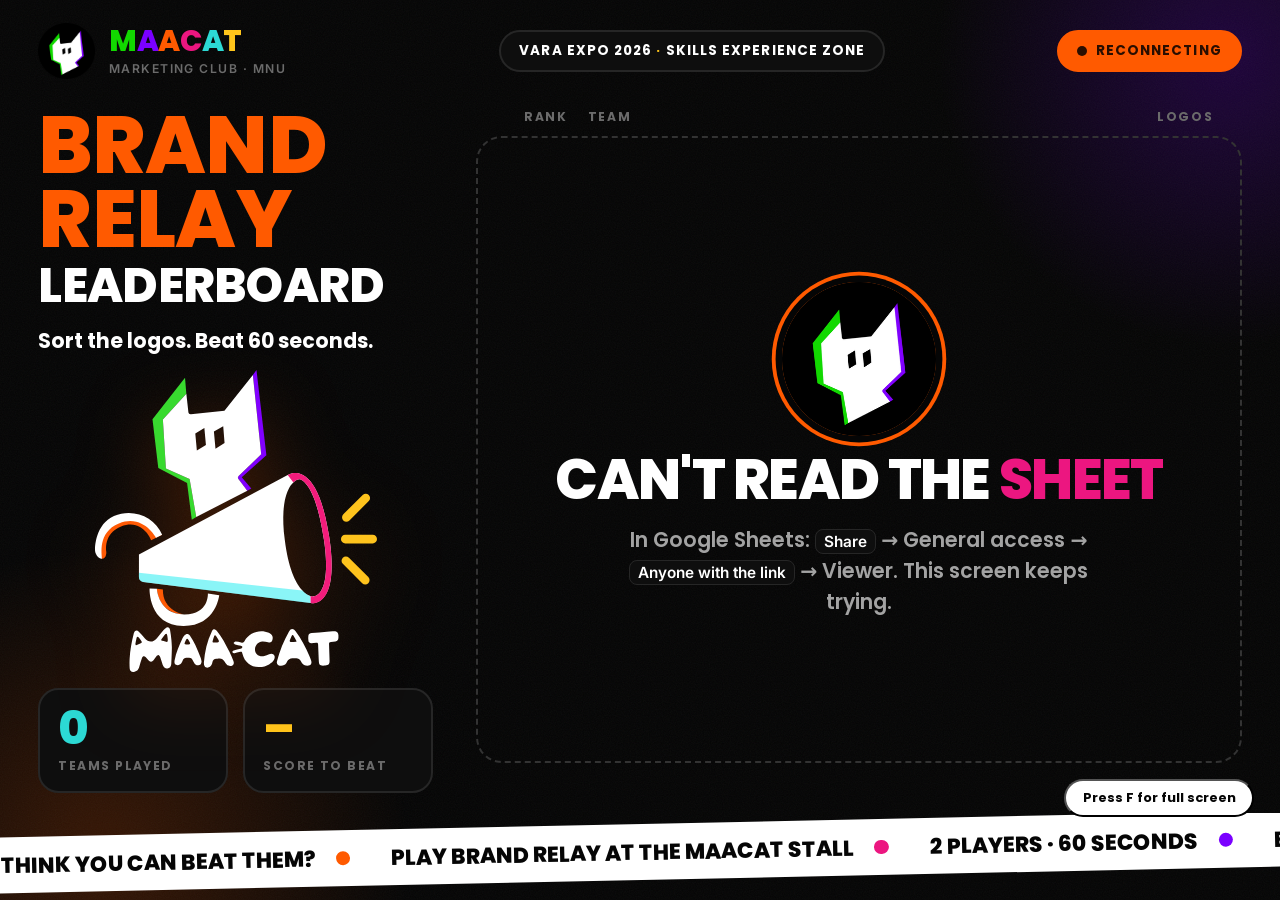
==== leaderboard.html @ b3ff0705 "Add files via upload" ====
<!DOCTYPE html>
<html lang="en">
<head>
<meta charset="UTF-8">
<meta name="viewport" content="width=device-width, initial-scale=1, viewport-fit=cover">
<meta name="theme-color" content="#050505">
<meta name="robots" content="noindex">
<title>Brand Relay Leaderboard — MAACAT</title>
<link rel="icon" href="assets/branding/maacat-icon.png">
<link rel="preconnect" href="https://fonts.googleapis.com">
<link rel="preconnect" href="https://fonts.gstatic.com" crossorigin>
<link href="https://fonts.googleapis.com/css2?family=Inter:wght@500;600;700&family=Poppins:wght@600;700;800&display=swap" rel="stylesheet">
<style>
:root{
  --black:#050505; --off:#0e0e0e; --card:#121212; --white:#fff; --grey:#a3a3a3; --grey-dim:#6b6b6b; --line:#262626;
  --green:#12D900; --turq:#2CD9D4; --purple:#7A00FF; --yellow:#FFC51B; --pink:#EC1680; --orange:#FF5A00;
  --gold-1:#FFF1A8; --gold-2:#FFC51B; --gold-3:#C98400;
  --silver-1:#FFFFFF; --silver-2:#D5DBE3; --silver-3:#8A94A3;
  --display:'Poppins','Arial Black',system-ui,sans-serif;
  --body:'Inter',system-ui,sans-serif;
  --u:min(1vw, 1.78vh);          /* one unit that scales with any 16:9 screen */
  --ease:cubic-bezier(.2,.85,.3,1);
}
*,*::before,*::after{box-sizing:border-box;}
html,body{margin:0; height:100%;}
body{
  background:var(--black); color:var(--white); font-family:var(--body); -webkit-font-smoothing:antialiased;
  display:grid; grid-template-rows:auto 1fr auto; overflow:hidden; position:relative;
}
body.idle{cursor:none;}
body::before{ /* colour glows */
  content:""; position:fixed; inset:0; pointer-events:none; z-index:0;
  background:
    radial-gradient(40vmax 40vmax at 8% 95%, rgba(255,90,0,.20), transparent 60%),
    radial-gradient(38vmax 38vmax at 96% 6%, rgba(122,0,255,.22), transparent 60%);
}
body::after{ /* grain */
  content:""; position:fixed; inset:0; pointer-events:none; z-index:1; opacity:.05;
  background-image:url("data:image/svg+xml,%3Csvg xmlns='http://www.w3.org/2000/svg' width='120' height='120'%3E%3Cfilter id='n'%3E%3CfeTurbulence type='fractalNoise' baseFrequency='.85' numOctaves='3'/%3E%3C/filter%3E%3Crect width='120' height='120' filter='url(%23n)'/%3E%3C/svg%3E");
}
header, main, footer{position:relative; z-index:2;}
img{display:block; max-width:100%;}
h1,h2,h3{margin:0; font-family:var(--display); font-weight:800; letter-spacing:-.03em; line-height:.92;}
p{margin:0;}

/* ---------- header ---------- */
header{display:flex; align-items:center; justify-content:space-between; gap:calc(var(--u)*2); padding:calc(var(--u)*1.8) calc(var(--u)*3) calc(var(--u)*1);}
.brand{display:flex; align-items:center; gap:calc(var(--u)*1.1);}
.brand img{width:calc(var(--u)*4.4); height:calc(var(--u)*4.4);}
.brand-txt{font-family:var(--display); font-weight:800; font-size:calc(var(--u)*2.3); letter-spacing:-.01em; line-height:1;}
.brand-txt span:nth-child(1){color:var(--green);} .brand-txt span:nth-child(2){color:var(--purple);} .brand-txt span:nth-child(3){color:var(--orange);}
.brand-txt span:nth-child(4){color:var(--pink);} .brand-txt span:nth-child(5){color:var(--turq);} .brand-txt span:nth-child(6){color:var(--yellow);}
.brand small{display:block; font-family:var(--body); font-weight:600; font-size:calc(var(--u)*.95); letter-spacing:.12em; color:var(--grey-dim); text-transform:uppercase; margin-top:calc(var(--u)*.4);}
.head-right{display:flex; align-items:center; gap:calc(var(--u)*1.2);}
.chip{
  border:2px solid var(--line); background:var(--off); border-radius:100px; padding:calc(var(--u)*.7) calc(var(--u)*1.4);
  font-family:var(--display); font-weight:700; font-size:calc(var(--u)*1.05); letter-spacing:.08em; text-transform:uppercase; white-space:nowrap;
}
.chip em{font-style:normal; color:var(--yellow);}
.live{display:inline-flex; align-items:center; gap:calc(var(--u)*.7); background:var(--green); color:#03210a; border-color:var(--green);}
.live b{width:calc(var(--u)*.8); height:calc(var(--u)*.8); border-radius:50%; background:#03210a; animation:pulse 1.4s infinite;}
.live.off{background:var(--orange); border-color:var(--orange); color:#2a0e00;}
.live.off b{background:#2a0e00;}
.updated{font-size:calc(var(--u)*1); color:var(--grey-dim); font-weight:600; white-space:nowrap; min-width:calc(var(--u)*11); text-align:right;}
@keyframes pulse{0%,100%{opacity:1; transform:scale(1);}50%{opacity:.35; transform:scale(.7);}}

/* ---------- main ---------- */
main{display:grid; grid-template-columns:34fr 66fr; gap:calc(var(--u)*3.4); padding:calc(var(--u)*1.2) calc(var(--u)*3) calc(var(--u)*1.6); min-height:0;}

.side{display:flex; flex-direction:column; min-height:0;}
.title .t1{display:block; font-size:calc(var(--u)*6.3); color:var(--orange); text-transform:uppercase;}
.title .t2{display:block; font-size:calc(var(--u)*3.75); color:var(--white); text-transform:uppercase; margin-top:calc(var(--u)*.6);}
.tagline{margin-top:calc(var(--u)*1.6); font-family:var(--display); font-weight:600; font-size:calc(var(--u)*1.6); color:var(--grey); line-height:1.3;}
.tagline strong{color:var(--white);}
.mascot{flex:1; min-height:0; display:flex; align-items:center; justify-content:center; padding:calc(var(--u)*1.2) 0;}
.mascot img{height:100%; max-height:calc(var(--u)*26); width:auto; animation:float 7s ease-in-out infinite; filter:drop-shadow(0 calc(var(--u)*2) calc(var(--u)*3) rgba(255,90,0,.25));}
@keyframes float{0%,100%{transform:translateY(0) rotate(-2deg);}50%{transform:translateY(calc(var(--u)*-1.2)) rotate(2deg);}}
.stats{display:grid; grid-template-columns:1fr 1fr; gap:calc(var(--u)*1.2);}
.stat{border:2px solid var(--line); background:var(--off); border-radius:calc(var(--u)*1.6); padding:calc(var(--u)*1.2) calc(var(--u)*1.4);}
.stat b{display:block; font-family:var(--display); font-weight:800; font-size:calc(var(--u)*3.6); line-height:1; font-variant-numeric:tabular-nums;}
.stat:nth-child(1) b{color:var(--turq);} .stat:nth-child(2) b{color:var(--yellow);}
.stat i{display:block; font-style:normal; font-family:var(--display); font-weight:700; font-size:calc(var(--u)*.95); letter-spacing:.12em; color:var(--grey-dim); text-transform:uppercase; margin-top:calc(var(--u)*.5);}

/* ---------- board ---------- */
.board{display:flex; flex-direction:column; min-height:0;}
.board-head{display:grid; grid-template-columns:calc(var(--u)*6.5) 1fr auto; padding:0 calc(var(--u)*2.2) calc(var(--u)*.8); font-family:var(--display); font-weight:700; font-size:calc(var(--u)*.95); letter-spacing:.14em; color:var(--grey-dim); text-transform:uppercase;}
.rows{flex:1; min-height:0; display:flex; flex-direction:column; gap:calc(var(--u)*.9); position:relative;}
.row{
  --c:var(--orange);
  flex:1 1 0; min-height:0; max-height:calc(var(--u)*7.4);
  display:grid; grid-template-columns:calc(var(--u)*6.5) 1fr auto; align-items:center;
  background:var(--card); border:2px solid var(--line); border-radius:calc(var(--u)*1.6);
  padding:0 calc(var(--u)*2.2) 0 0; position:relative; overflow:hidden;
}
.row::before{content:""; position:absolute; left:0; top:0; bottom:0; width:calc(var(--u)*.55); background:var(--c);}
.rank{font-family:var(--display); font-weight:800; font-size:calc(var(--u)*3); text-align:center; color:var(--grey); font-variant-numeric:tabular-nums; line-height:1;}
.who{display:flex; align-items:center; gap:calc(var(--u)*1.2); min-width:0;}
.nm{font-family:var(--display); font-weight:800; font-size:calc(var(--u)*2.5); text-transform:uppercase; letter-spacing:-.015em; white-space:nowrap; overflow:hidden; text-overflow:ellipsis; line-height:1.15;}
.score{display:flex; align-items:baseline; gap:calc(var(--u)*.6); font-variant-numeric:tabular-nums;}
.score b{font-family:var(--display); font-weight:800; font-size:calc(var(--u)*3.4); line-height:1; color:var(--white);}
.score i{font-style:normal; font-family:var(--display); font-weight:700; font-size:calc(var(--u)*.95); letter-spacing:.12em; color:var(--grey-dim); text-transform:uppercase;}
.crown{width:calc(var(--u)*4.2); height:calc(var(--u)*3.4); flex:0 0 auto; animation:bob 2.6s ease-in-out infinite; filter:drop-shadow(0 calc(var(--u)*.3) calc(var(--u)*.6) rgba(0,0,0,.6));}
@keyframes bob{0%,100%{transform:translateY(0) rotate(-6deg);}50%{transform:translateY(calc(var(--u)*-.35)) rotate(4deg);}}

/* gold — 1st */
.row.gold{
  flex-grow:1.45; max-height:calc(var(--u)*10.5);
  background:linear-gradient(100deg, rgba(255,197,27,.20), rgba(255,197,27,.05) 55%, var(--card));
  border-color:var(--gold-2); box-shadow:0 0 calc(var(--u)*3) calc(var(--u)*-.6) rgba(255,197,27,.55), inset 0 0 0 1px rgba(255,241,168,.25);
}
.row.gold::before{background:linear-gradient(var(--gold-1),var(--gold-2),var(--gold-3)); width:calc(var(--u)*.8);}
.row.gold .rank{color:var(--gold-2); font-size:calc(var(--u)*4.4);}
.row.gold .nm{font-size:calc(var(--u)*3.4); color:var(--gold-1);}
.row.gold .score b{font-size:calc(var(--u)*5); color:var(--gold-2);}
.row.gold .crown{width:calc(var(--u)*5.6); height:calc(var(--u)*4.5);}
.row.gold::after{ /* shine sweep */
  content:""; position:absolute; top:0; bottom:0; width:30%; left:-40%;
  background:linear-gradient(100deg, transparent, rgba(255,241,168,.28), transparent);
  animation:shine 4.5s ease-in-out infinite;
}
@keyframes shine{0%,55%{left:-40%;} 100%{left:120%;}}
/* silver — 2nd */
.row.silver{
  flex-grow:1.2; max-height:calc(var(--u)*8.6);
  background:linear-gradient(100deg, rgba(213,219,227,.16), rgba(213,219,227,.04) 55%, var(--card));
  border-color:var(--silver-2); box-shadow:0 0 calc(var(--u)*2) calc(var(--u)*-.6) rgba(213,219,227,.35);
}
.row.silver::before{background:linear-gradient(var(--silver-1),var(--silver-2),var(--silver-3)); width:calc(var(--u)*.7);}
.row.silver .rank{color:var(--silver-2); font-size:calc(var(--u)*3.7);}
.row.silver .nm{font-size:calc(var(--u)*2.9); color:var(--white);}
.row.silver .score b{font-size:calc(var(--u)*4.2); color:var(--silver-1);}
.row.r3{--c:var(--pink);} .row.r4{--c:var(--purple);} .row.r5{--c:var(--turq);} .row.r6{--c:var(--green);}

.row.bump{animation:bump 1.4s var(--ease);}
@keyframes bump{0%{box-shadow:0 0 0 0 rgba(255,90,0,.0);} 15%{box-shadow:0 0 0 calc(var(--u)*.5) rgba(255,90,0,.85); transform:scale(1.02);} 100%{box-shadow:0 0 0 0 rgba(255,90,0,0);}}
.row.gold.bump{animation:bumpGold 1.4s var(--ease);}
@keyframes bumpGold{15%{transform:scale(1.025); box-shadow:0 0 calc(var(--u)*5) 0 rgba(255,197,27,.9);}}

.more{margin-top:calc(var(--u)*.9); text-align:center; font-family:var(--display); font-weight:700; font-size:calc(var(--u)*1.05); letter-spacing:.1em; color:var(--grey-dim); text-transform:uppercase; min-height:calc(var(--u)*1.4);}

.empty{
  flex:1; display:flex; flex-direction:column; align-items:center; justify-content:center; gap:calc(var(--u)*1.4); text-align:center;
  border:2px dashed #333; border-radius:calc(var(--u)*2); padding:calc(var(--u)*3);
}
.empty img{width:calc(var(--u)*12); height:calc(var(--u)*12); border-radius:50%; box-shadow:0 0 0 calc(var(--u)*.5) var(--black), 0 0 0 calc(var(--u)*.8) var(--orange); animation:float 6s ease-in-out infinite;}
.empty h2{font-size:calc(var(--u)*4.4); text-transform:uppercase;}
.empty h2 em{font-style:normal; color:var(--orange);}
.empty p{font-family:var(--display); font-weight:600; font-size:calc(var(--u)*1.6); color:var(--grey); max-width:36ch;}
.empty.err h2 em{color:var(--pink);}
.empty.err code{font-family:var(--body); font-size:calc(var(--u)*1.2); color:var(--white); background:var(--off); border:1px solid var(--line); border-radius:8px; padding:2px 8px;}

/* ---------- footer marquee ---------- */
footer{overflow:hidden; padding:calc(var(--u)*.8) 0 calc(var(--u)*1.6);}
.marq{background:var(--white); color:var(--black); transform:rotate(-1.2deg); margin:0 -20px; padding:calc(var(--u)*.9) 0; overflow:hidden;}
.marq-in{display:flex; width:max-content; animation:slide 34s linear infinite;}
.marq span{font-family:var(--display); font-weight:800; font-size:calc(var(--u)*1.7); text-transform:uppercase; padding-inline:calc(var(--u)*1.6); white-space:nowrap; display:inline-flex; align-items:center; gap:calc(var(--u)*1.6);}
.marq span::after{content:""; width:calc(var(--u)*1.1); height:calc(var(--u)*1.1); border-radius:50%; background:var(--orange);}
.marq span:nth-child(3n+2)::after{background:var(--pink);} .marq span:nth-child(3n)::after{background:var(--purple);}
@keyframes slide{to{transform:translateX(-50%);}}

/* ---------- new leader celebration ---------- */
.pop{position:fixed; inset:0; z-index:20; display:none; align-items:center; justify-content:center; background:rgba(0,0,0,.78); backdrop-filter:blur(6px);}
.pop.show{display:flex; animation:fade .3s ease;}
@keyframes fade{from{opacity:0;}}
.pop-card{text-align:center; animation:popIn .6s var(--ease);}
@keyframes popIn{from{transform:scale(.6) rotate(-4deg); opacity:0;}}
.pop-card .crown{width:calc(var(--u)*16); height:calc(var(--u)*13); margin:0 auto calc(var(--u)*1); animation:bob 2s ease-in-out infinite;}
.pop-card p{font-family:var(--display); font-weight:800; font-size:calc(var(--u)*2.4); letter-spacing:.2em; color:var(--gold-2); text-transform:uppercase;}
.pop-card h2{font-size:calc(var(--u)*8); text-transform:uppercase; margin:calc(var(--u)*1) 0; color:var(--white); max-width:90vw; overflow-wrap:anywhere;}
.pop-card .pts{font-family:var(--display); font-weight:800; font-size:calc(var(--u)*3); color:var(--orange); letter-spacing:0;}
#confetti{position:fixed; inset:0; width:100%; height:100%; pointer-events:none; z-index:21;}

.hint{position:fixed; right:calc(var(--u)*2); bottom:calc(var(--u)*6.5); z-index:30; background:var(--white); color:var(--black); border-radius:100px; padding:calc(var(--u)*.6) calc(var(--u)*1.3); font-family:var(--display); font-weight:700; font-size:calc(var(--u)*1); transition:opacity .5s; cursor:pointer;}
.hint.gone{opacity:0; pointer-events:none;}

/* ---------- portrait / phone preview ---------- */
@media (max-aspect-ratio: 1/1){
  :root{--u:min(2.2vw, 1.2vh);}
  body{overflow:auto; height:auto; min-height:100%;}
  main{grid-template-columns:1fr; gap:calc(var(--u)*3);}
  .mascot{display:none;}
  .stats{margin-top:calc(var(--u)*2);}
  .rows{flex:none;}
  .row{flex:none; height:calc(var(--u)*7.4);}
  .row.gold{height:calc(var(--u)*10);} .row.silver{height:calc(var(--u)*8.6);}
  .updated{display:none;}
  .chip.event{display:none;}
  .hint{display:none;}
  .score i{display:none;}
  .nm{font-size:calc(var(--u)*2.3);}
  .row.gold .nm{font-size:calc(var(--u)*2.7);} .row.silver .nm{font-size:calc(var(--u)*2.5);}
  .row.gold .crown{width:calc(var(--u)*4.4); height:calc(var(--u)*3.6);} .crown{width:calc(var(--u)*3.6); height:calc(var(--u)*2.9);}
  .row.gold .score b{font-size:calc(var(--u)*4.2);}
  .row{grid-template-columns:calc(var(--u)*5.5) 1fr auto;}
}
@media (prefers-reduced-motion:reduce){ *,*::before,*::after{animation:none !important; transition:none !important;} }
</style>
</head>
<body>

<header>
  <div class="brand">
    <img src="assets/branding/maacat-icon.png" alt="" width="44" height="44">
    <div>
      <div class="brand-txt" aria-label="MAACAT"><span>M</span><span>A</span><span>A</span><span>C</span><span>A</span><span>T</span></div>
      <small>Marketing club · MNU</small>
    </div>
  </div>
  <div class="head-right">
    <span class="chip event">VARA Expo 2026 <em>·</em> Skills Experience Zone</span>
    <span class="updated" id="updated"></span>
    <span class="chip live" id="live"><b></b><span id="live-txt">LIVE</span></span>
  </div>
</header>

<main>
  <section class="side">
    <h1 class="title"><span class="t1">Brand Relay</span><span class="t2">Leaderboard</span></h1>
    <p class="tagline"><strong>Sort the logos. Beat 60 seconds.</strong></p>
    <div class="mascot"><img src="assets/branding/maacat-logo.svg" alt="MAACAT" width="240" height="257"></div>
    <div class="stats">
      <div class="stat"><b id="teams">0</b><i>Teams played</i></div>
      <div class="stat"><b id="top">–</b><i>Score to beat</i></div>
    </div>
  </section>

  <section class="board" aria-live="polite">
    <div class="board-head"><span style="text-align:center">Rank</span><span>Team</span><span>Logos</span></div>
    <div class="rows" id="rows"></div>
    <p class="more" id="more"></p>
  </section>
</main>

<footer aria-hidden="true">
  <div class="marq"><div class="marq-in">
    <span>Think you can beat them?</span><span>Play Brand Relay at the MAACAT stall</span><span>2 players · 60 seconds</span><span>Enter the lucky draw at maacat.com</span><span>Create. Reach. Grow.</span>
    <span>Think you can beat them?</span><span>Play Brand Relay at the MAACAT stall</span><span>2 players · 60 seconds</span><span>Enter the lucky draw at maacat.com</span><span>Create. Reach. Grow.</span>
  </div></div>
</footer>

<div class="pop" id="pop" aria-hidden="true">
  <div class="pop-card">
    <svg class="crown" viewBox="0 0 64 52"><use href="#crown-gold"/></svg>
    <p>New #1</p>
    <h2 id="pop-name"></h2>
    <span class="pts" id="pop-pts"></span>
  </div>
</div>
<canvas id="confetti" aria-hidden="true"></canvas>
<button class="hint" id="hint" type="button">Press F for full screen</button>

<!-- crown artwork -->
<svg width="0" height="0" style="position:absolute" aria-hidden="true">
  <defs>
    <linearGradient id="g-gold" x1="0" y1="0" x2="0" y2="1"><stop offset="0" stop-color="#FFF1A8"/><stop offset=".45" stop-color="#FFC51B"/><stop offset="1" stop-color="#C98400"/></linearGradient>
    <linearGradient id="g-silver" x1="0" y1="0" x2="0" y2="1"><stop offset="0" stop-color="#FFFFFF"/><stop offset=".5" stop-color="#D5DBE3"/><stop offset="1" stop-color="#8A94A3"/></linearGradient>
    <symbol id="crown-gold" viewBox="0 0 64 52">
      <path d="M6 18 L18 30 L32 8 L46 30 L58 18 L54 42 H10 Z" fill="url(#g-gold)" stroke="#5a3b00" stroke-width="2.5" stroke-linejoin="round"/>
      <rect x="9" y="41" width="46" height="8" rx="3" fill="url(#g-gold)" stroke="#5a3b00" stroke-width="2.5"/>
      <circle cx="6" cy="16" r="4" fill="#FFF1A8" stroke="#5a3b00" stroke-width="2"/><circle cx="32" cy="6" r="4.5" fill="#FFF1A8" stroke="#5a3b00" stroke-width="2"/><circle cx="58" cy="16" r="4" fill="#FFF1A8" stroke="#5a3b00" stroke-width="2"/>
      <circle cx="32" cy="32" r="4" fill="#EC1680" stroke="#5a3b00" stroke-width="1.5"/><circle cx="19" cy="36" r="2.6" fill="#2CD9D4"/><circle cx="45" cy="36" r="2.6" fill="#12D900"/>
      <path d="M14 22 L18 30" stroke="#FFF8D6" stroke-width="2" stroke-linecap="round" opacity=".8"/>
    </symbol>
    <symbol id="crown-silver" viewBox="0 0 64 52">
      <path d="M6 18 L18 30 L32 8 L46 30 L58 18 L54 42 H10 Z" fill="url(#g-silver)" stroke="#3b424d" stroke-width="2.5" stroke-linejoin="round"/>
      <rect x="9" y="41" width="46" height="8" rx="3" fill="url(#g-silver)" stroke="#3b424d" stroke-width="2.5"/>
      <circle cx="6" cy="16" r="4" fill="#fff" stroke="#3b424d" stroke-width="2"/><circle cx="32" cy="6" r="4.5" fill="#fff" stroke="#3b424d" stroke-width="2"/><circle cx="58" cy="16" r="4" fill="#fff" stroke="#3b424d" stroke-width="2"/>
      <circle cx="32" cy="32" r="4" fill="#7A00FF" stroke="#3b424d" stroke-width="1.5"/><circle cx="19" cy="36" r="2.6" fill="#2CD9D4"/><circle cx="45" cy="36" r="2.6" fill="#EC1680"/>
      <path d="M14 22 L18 30" stroke="#fff" stroke-width="2" stroke-linecap="round" opacity=".8"/>
    </symbol>
  </defs>
</svg>

<script>
/* ============================================================
   SETTINGS
   ============================================================ */
// The Google Sheet the scores come from. It must be shared as
// "Anyone with the link → Viewer". Override with ?sheet=ID in the URL.
const SHEET_ID = '119wd7XfRbTOIFDh7VygetV92V-2DDXfJ1wfOkXymd2E';
const REFRESH_SECONDS = 5;      // how often the screen checks the sheet
const SHOW_TOP = 8;             // rows on screen

/* ============================================================ */
const params = new URLSearchParams(location.search);
const sheetId = params.get('sheet') || SHEET_ID;
const DEMO = params.has('demo');
const $ = s => document.querySelector(s);
const rowsEl = $('#rows');
const reduceMotion = matchMedia('(prefers-reduced-motion: reduce)').matches;
const esc = s => String(s).replace(/[&<>"']/g, c => ({'&':'&amp;','<':'&lt;','>':'&gt;','"':'&quot;',"'":'&#39;'}[c]));
const crown = kind => `<svg class="crown" viewBox="0 0 64 52" aria-label="${kind} crown"><use href="#crown-${kind}"/></svg>`;

/* ---------- demo data: add ?demo to the URL to preview ---------- */
let demoTick = 0;
function demoTable(){
  demoTick++;
  const base = [['Team','Score'],['Aisha & Hamdhan','14'],['Team Kurumba','12'],['Zain & Lamha','11'],['Blue Whales','11'],['Nashid & Ifu','9'],['MNU Squad','8'],['Hulhumalé Crew','7'],['Logo Lords','6'],['Fast & Curious','5'],['Late Night Duo','4']];
  if (demoTick > 2) base.push(['Team Kurumba', '15']);   // a team improves and takes #1
  if (demoTick > 4) base.push(['Rizzy & Co', '13']);     // a new team jumps in
  return base;
}

/* ---------- CSV ---------- */
function parseCSV(text){
  const rows = []; let row = [], cell = '', q = false;
  for (let i = 0; i < text.length; i++) {
    const ch = text[i];
    if (q) {
      if (ch === '"' && text[i + 1] === '"') { cell += '"'; i++; }
      else if (ch === '"') q = false;
      else cell += ch;
    } else if (ch === '"') q = true;
    else if (ch === ',') { row.push(cell); cell = ''; }
    else if (ch === '\n' || ch === '\r') {
      if (ch === '\r' && text[i + 1] === '\n') i++;
      row.push(cell); rows.push(row); row = []; cell = '';
    } else cell += ch;
  }
  if (cell !== '' || row.length) { row.push(cell); rows.push(row); }
  return rows;
}

/* ---------- turn sheet rows into a ranked board ---------- */
function buildBoard(table){
  if (!table.length) return [];
  const head = table[0].map(h => h.trim().toLowerCase());
  let ni = head.findIndex(h => /team|name|player/.test(h)); if (ni < 0) ni = 0;
  let si = head.findIndex(h => /score|point|logo|correct/.test(h)); if (si < 0) si = 1;
  const best = new Map();
  table.slice(1).forEach((r, order) => {
    const name = (r[ni] || '').trim().replace(/\s+/g, ' ');
    const score = parseFloat(String(r[si] || '').replace(/[^\d.\-]/g, ''));
    if (!name || !isFinite(score)) return;
    const key = name.toLowerCase();
    const prev = best.get(key);
    if (!prev || score > prev.score) best.set(key, { key, name, score, order });   // best attempt counts
  });
  const list = [...best.values()].sort((a, b) => b.score - a.score || a.order - b.order);
  let rank = 0, last = null;
  list.forEach((t, i) => { if (t.score !== last) { rank = i + 1; last = t.score; } t.rank = rank; });
  return list;
}

/* ---------- fetch ---------- */
async function fetchSheet(){
  if (DEMO) return demoTable();
  const url = `https://docs.google.com/spreadsheets/d/${encodeURIComponent(sheetId)}/gviz/tq?tqx=out:csv&headers=1&_=${Date.now()}`;
  const ctrl = new AbortController(); const t = setTimeout(() => ctrl.abort(), 10000);
  try {
    const r = await fetch(url, { cache: 'no-store', signal: ctrl.signal });
    if (!r.ok) throw new Error('HTTP ' + r.status);
    const text = await r.text();
    if (/^\s*</.test(text)) throw new Error('not shared');        // Google sent a sign-in page
    return parseCSV(text);
  } finally { clearTimeout(t); }
}

/* ---------- render with smooth re-ordering ---------- */
let board = [], leaderKey = null, loadedOnce = false, lastOk = 0;

function render(list){
  $('#teams').textContent = list.length;
  $('#top').textContent = list.length ? fmt(list[0].score) : '–';
  const shown = list.slice(0, SHOW_TOP);
  $('#more').textContent = list.length > SHOW_TOP ? `+ ${list.length - SHOW_TOP} more team${list.length - SHOW_TOP > 1 ? 's' : ''} played` : '';

  if (!shown.length) {
    rowsEl.innerHTML = `<div class="empty"><img src="assets/branding/maacat-icon.png" alt=""><h2>No scores <em>yet</em></h2><p>Be the first team on the board. Play Brand Relay at the MAACAT stall!</p></div>`;
    return;
  }
  rowsEl.querySelector('.empty')?.remove();

  const before = new Map([...rowsEl.querySelectorAll('.row')].map(el => [el.dataset.key, el.getBoundingClientRect().top]));
  const existing = new Map([...rowsEl.querySelectorAll('.row')].map(el => [el.dataset.key, el]));
  const order = shown.map((t, i) => {
    let el = existing.get(t.key);
    const isNew = !el;
    if (isNew) { el = document.createElement('div'); el.dataset.key = t.key; }
    existing.delete(t.key);
    const tier = t.rank === 1 ? 'gold' : t.rank === 2 ? 'silver' : '';
    el.className = `row r${Math.min(i + 1, 6)} ${tier}`.trim();
    const changed = el.dataset.score !== undefined && el.dataset.score !== String(t.score);
    el.dataset.score = String(t.score);
    el.innerHTML = `
      <div class="rank">${t.rank}</div>
      <div class="who">${tier ? crown(tier) : ''}<span class="nm">${esc(t.name)}</span></div>
      <div class="score"><b>${fmt(t.score)}</b><i>logos</i></div>`;
    if (changed && !reduceMotion) { el.classList.remove('bump'); void el.offsetWidth; el.classList.add('bump'); }
    return { el, isNew };
  });
  existing.forEach(el => el.remove());
  order.forEach(({ el }) => rowsEl.appendChild(el));

  if (reduceMotion) return;
  order.forEach(({ el, isNew }, i) => {
    const prev = before.get(el.dataset.key), now = el.getBoundingClientRect().top;
    if (isNew) el.animate([{ opacity: 0, transform: 'translateX(6%)' }, { opacity: 1, transform: 'none' }], { duration: 550, delay: loadedOnce ? 0 : i * 70, easing: 'cubic-bezier(.2,.85,.3,1)', fill: 'backwards' });
    else if (prev !== undefined && Math.abs(prev - now) > 1) el.animate([{ transform: `translateY(${prev - now}px)` }, { transform: 'none' }], { duration: 750, easing: 'cubic-bezier(.2,.85,.3,1)' });
  });
}
const fmt = n => Number.isInteger(n) ? String(n) : n.toFixed(1);

/* ---------- new #1 celebration ---------- */
let popTimer = null;
function celebrate(t){
  $('#pop-name').textContent = t.name;
  $('#pop-pts').textContent = `${fmt(t.score)} logos`;
  const pop = $('#pop'); pop.classList.add('show');
  confetti();
  clearTimeout(popTimer); popTimer = setTimeout(() => pop.classList.remove('show'), 5000);
}

/* ---------- loop ---------- */
async function refresh(){
  try {
    const list = buildBoard(await fetchSheet());
    const newLeader = list[0] && list[0].key;
    if (loadedOnce && newLeader && newLeader !== leaderKey && list[0].rank === 1 && !(list[1] && list[1].rank === 1)) celebrate(list[0]);
    leaderKey = newLeader;
    board = list; render(list);
    loadedOnce = true; lastOk = Date.now();
    setLive(true);
  } catch (err) {
    console.warn('Leaderboard: could not read the sheet', err);
    setLive(false);
    if (!loadedOnce) {
      rowsEl.innerHTML = `<div class="empty err"><img src="assets/branding/maacat-icon.png" alt=""><h2>Can't read the <em>sheet</em></h2><p>In Google Sheets: <code>Share</code> → General access → <code>Anyone with the link</code> → Viewer. This screen keeps trying.</p></div>`;
    }
  }
}
function setLive(ok){
  $('#live').classList.toggle('off', !ok);
  $('#live-txt').textContent = ok ? 'LIVE' : 'RECONNECTING';
}
setInterval(() => {
  if (!lastOk) { $('#updated').textContent = ''; return; }
  const s = Math.round((Date.now() - lastOk) / 1000);
  $('#updated').textContent = s < 3 ? 'Updated just now' : `Updated ${s}s ago`;
}, 1000);
refresh();
setInterval(refresh, REFRESH_SECONDS * 1000);

/* ---------- screen helpers: full screen, hide cursor, keep awake ---------- */
const hint = $('#hint');
function goFull(){ if (!document.fullscreenElement) document.documentElement.requestFullscreen?.().catch(() => {}); else document.exitFullscreen?.(); }
hint.addEventListener('click', goFull);
document.addEventListener('keydown', e => { if (e.key === 'f' || e.key === 'F') goFull(); });
setTimeout(() => hint.classList.add('gone'), 8000);
let idleT; function wake(){ document.body.classList.remove('idle'); clearTimeout(idleT); idleT = setTimeout(() => document.body.classList.add('idle'), 3000); }
document.addEventListener('mousemove', wake); wake();
let lock = null;
async function keepAwake(){ try { if ('wakeLock' in navigator && document.visibilityState === 'visible') lock = await navigator.wakeLock.request('screen'); } catch (e) {} }
keepAwake(); document.addEventListener('visibilitychange', keepAwake); document.addEventListener('click', keepAwake);

/* ---------- confetti ---------- */
function confetti(){
  if (reduceMotion) return;
  const cv = $('#confetti'), ctx = cv.getContext('2d'), dpr = Math.min(devicePixelRatio || 1, 2);
  const W = cv.width = innerWidth * dpr, H = cv.height = innerHeight * dpr;
  const cols = ['#FFC51B','#FFF1A8','#FF5A00','#EC1680','#7A00FF','#2CD9D4','#12D900'];
  const bits = Array.from({ length: 220 }, () => ({ x: Math.random() * W, y: -Math.random() * H * .5, vx: (Math.random() - .5) * 6 * dpr, vy: (Math.random() * 4 + 3) * dpr,
    w: (8 + Math.random() * 10) * dpr, h: (10 + Math.random() * 14) * dpr, r: Math.random() * 3, vr: (Math.random() - .5) * .3, c: cols[Math.floor(Math.random() * cols.length)] }));
  const start = performance.now();
  (function frame(t){
    ctx.clearRect(0, 0, W, H);
    bits.forEach(b => { b.vy += .08 * dpr; b.x += b.vx; b.y += b.vy; b.r += b.vr;
      ctx.save(); ctx.translate(b.x, b.y); ctx.rotate(b.r); ctx.fillStyle = b.c; ctx.fillRect(-b.w / 2, -b.h / 2, b.w, b.h); ctx.restore(); });
    if (t - start < 4500) requestAnimationFrame(frame); else ctx.clearRect(0, 0, W, H);
  })(start);
}

</script>
</body>
</html>
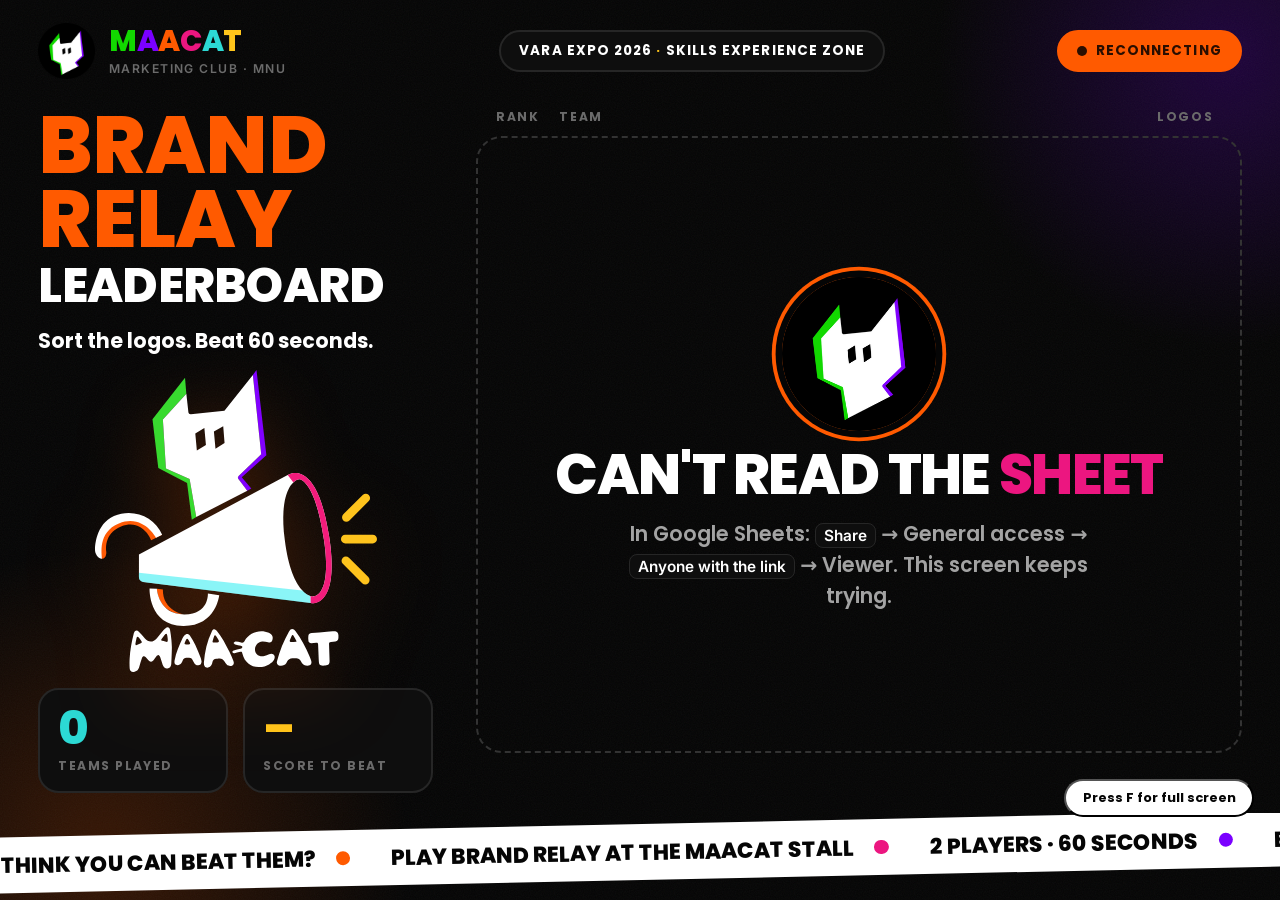
==== commit b3db6376: "Add files via upload" ====
--- a/leaderboard.html
+++ b/leaderboard.html
@@ -83,8 +83,34 @@
 
 /* ---------- board ---------- */
 .board{display:flex; flex-direction:column; min-height:0;}
-.board-head{display:grid; grid-template-columns:calc(var(--u)*6.5) 1fr auto; padding:0 calc(var(--u)*2.2) calc(var(--u)*.8); font-family:var(--display); font-weight:700; font-size:calc(var(--u)*.95); letter-spacing:.14em; color:var(--grey-dim); text-transform:uppercase;}
+.board-head{display:grid; grid-template-columns:1fr; column-gap:calc(var(--u)*1.6); font-family:var(--display); font-weight:700; font-size:calc(var(--u)*.95); letter-spacing:.14em; color:var(--grey-dim); text-transform:uppercase;}
+.bh{display:grid; grid-template-columns:calc(var(--u)*6.5) 1fr auto; padding:0 calc(var(--u)*2.2) calc(var(--u)*.8) 0;}
+.bh span:first-child{text-align:center;}
+.bh2{display:none;}
 .rows{flex:1; min-height:0; display:flex; flex-direction:column; gap:calc(var(--u)*.9); position:relative;}
+
+/* ---- many teams: two compact columns ---- */
+.board.compact .board-head{grid-template-columns:1fr 1fr;}
+.board.compact .bh{grid-template-columns:calc(var(--u)*4.4) 1fr auto; padding-right:calc(var(--u)*1.4);}
+.board.compact .bh2{display:grid;}
+.board.compact .rows{
+  display:grid; grid-template-columns:1fr 1fr; grid-auto-flow:column; align-content:start;
+  grid-template-rows:repeat(var(--per,10), minmax(0, calc(var(--u)*7)));
+  column-gap:calc(var(--u)*1.6); row-gap:calc(var(--u)*.7);
+}
+.board.compact .row{max-height:none; min-height:0; grid-template-columns:calc(var(--u)*4.4) 1fr auto; padding-right:calc(var(--u)*1.4); border-radius:calc(var(--u)*1.2);}
+.board.compact .rank{font-size:calc(var(--u)*2.2);}
+.board.compact .who{gap:calc(var(--u)*.8);}
+.board.compact .nm{font-size:calc(var(--u)*1.85);}
+.board.compact .score b{font-size:calc(var(--u)*2.4);}
+.board.compact .score i{display:none;}
+.board.compact .crown{width:calc(var(--u)*3); height:calc(var(--u)*2.4);}
+
+.page-bar{height:calc(var(--u)*.35); background:#222; border-radius:4px; overflow:hidden; margin-top:calc(var(--u)*.8); visibility:hidden;}
+.page-bar.on{visibility:visible;}
+.page-bar i{display:block; height:100%; width:0; background:linear-gradient(90deg,var(--orange),var(--pink),var(--purple));}
+.page-bar.on i{animation:pagebar var(--page-s, 8s) linear forwards;}
+@keyframes pagebar{to{width:100%;}}
 .row{
   --c:var(--orange);
   flex:1 1 0; min-height:0; max-height:calc(var(--u)*7.4);
@@ -103,16 +129,19 @@
 @keyframes bob{0%,100%{transform:translateY(0) rotate(-6deg);}50%{transform:translateY(calc(var(--u)*-.35)) rotate(4deg);}}
 
 /* gold — 1st */
+.row.gold.big{flex-grow:1.45; max-height:calc(var(--u)*10.5);}
 .row.gold{
-  flex-grow:1.45; max-height:calc(var(--u)*10.5);
   background:linear-gradient(100deg, rgba(255,197,27,.20), rgba(255,197,27,.05) 55%, var(--card));
   border-color:var(--gold-2); box-shadow:0 0 calc(var(--u)*3) calc(var(--u)*-.6) rgba(255,197,27,.55), inset 0 0 0 1px rgba(255,241,168,.25);
 }
 .row.gold::before{background:linear-gradient(var(--gold-1),var(--gold-2),var(--gold-3)); width:calc(var(--u)*.8);}
-.row.gold .rank{color:var(--gold-2); font-size:calc(var(--u)*4.4);}
-.row.gold .nm{font-size:calc(var(--u)*3.4); color:var(--gold-1);}
-.row.gold .score b{font-size:calc(var(--u)*5); color:var(--gold-2);}
-.row.gold .crown{width:calc(var(--u)*5.6); height:calc(var(--u)*4.5);}
+.row.gold .rank{color:var(--gold-2);}
+.row.gold .nm{color:var(--gold-1);}
+.row.gold .score b{color:var(--gold-2);}
+.row.gold.big .rank{font-size:calc(var(--u)*4.4);}
+.row.gold.big .nm{font-size:calc(var(--u)*3.4);}
+.row.gold.big .score b{font-size:calc(var(--u)*5);}
+.row.gold.big .crown{width:calc(var(--u)*5.6); height:calc(var(--u)*4.5);}
 .row.gold::after{ /* shine sweep */
   content:""; position:absolute; top:0; bottom:0; width:30%; left:-40%;
   background:linear-gradient(100deg, transparent, rgba(255,241,168,.28), transparent);
@@ -120,15 +149,17 @@
 }
 @keyframes shine{0%,55%{left:-40%;} 100%{left:120%;}}
 /* silver — 2nd */
+.row.silver.big{flex-grow:1.2; max-height:calc(var(--u)*8.6);}
 .row.silver{
-  flex-grow:1.2; max-height:calc(var(--u)*8.6);
   background:linear-gradient(100deg, rgba(213,219,227,.16), rgba(213,219,227,.04) 55%, var(--card));
   border-color:var(--silver-2); box-shadow:0 0 calc(var(--u)*2) calc(var(--u)*-.6) rgba(213,219,227,.35);
 }
 .row.silver::before{background:linear-gradient(var(--silver-1),var(--silver-2),var(--silver-3)); width:calc(var(--u)*.7);}
-.row.silver .rank{color:var(--silver-2); font-size:calc(var(--u)*3.7);}
-.row.silver .nm{font-size:calc(var(--u)*2.9); color:var(--white);}
-.row.silver .score b{font-size:calc(var(--u)*4.2); color:var(--silver-1);}
+.row.silver .rank{color:var(--silver-2);}
+.row.silver .score b{color:var(--silver-1);}
+.row.silver.big .rank{font-size:calc(var(--u)*3.7);}
+.row.silver.big .nm{font-size:calc(var(--u)*2.9);}
+.row.silver.big .score b{font-size:calc(var(--u)*4.2);}
 .row.r3{--c:var(--pink);} .row.r4{--c:var(--purple);} .row.r5{--c:var(--turq);} .row.r6{--c:var(--green);}
 
 .row.bump{animation:bump 1.4s var(--ease);}
@@ -136,7 +167,7 @@
 .row.gold.bump{animation:bumpGold 1.4s var(--ease);}
 @keyframes bumpGold{15%{transform:scale(1.025); box-shadow:0 0 calc(var(--u)*5) 0 rgba(255,197,27,.9);}}
 
-.more{margin-top:calc(var(--u)*.9); text-align:center; font-family:var(--display); font-weight:700; font-size:calc(var(--u)*1.05); letter-spacing:.1em; color:var(--grey-dim); text-transform:uppercase; min-height:calc(var(--u)*1.4);}
+.more{margin-top:calc(var(--u)*.6); text-align:center; font-family:var(--display); font-weight:700; font-size:calc(var(--u)*1.05); letter-spacing:.1em; color:var(--grey-dim); text-transform:uppercase; min-height:calc(var(--u)*1.4);}
 
 .empty{
   flex:1; display:flex; flex-direction:column; align-items:center; justify-content:center; gap:calc(var(--u)*1.4); text-align:center;
@@ -182,15 +213,15 @@
   .stats{margin-top:calc(var(--u)*2);}
   .rows{flex:none;}
   .row{flex:none; height:calc(var(--u)*7.4);}
-  .row.gold{height:calc(var(--u)*10);} .row.silver{height:calc(var(--u)*8.6);}
+  .row.gold.big{height:calc(var(--u)*10);} .row.silver.big{height:calc(var(--u)*8.6);}
   .updated{display:none;}
   .chip.event{display:none;}
   .hint{display:none;}
   .score i{display:none;}
   .nm{font-size:calc(var(--u)*2.3);}
-  .row.gold .nm{font-size:calc(var(--u)*2.7);} .row.silver .nm{font-size:calc(var(--u)*2.5);}
-  .row.gold .crown{width:calc(var(--u)*4.4); height:calc(var(--u)*3.6);} .crown{width:calc(var(--u)*3.6); height:calc(var(--u)*2.9);}
-  .row.gold .score b{font-size:calc(var(--u)*4.2);}
+  .row.gold.big .nm{font-size:calc(var(--u)*2.7);} .row.silver.big .nm{font-size:calc(var(--u)*2.5);}
+  .row.gold.big .crown{width:calc(var(--u)*4.4); height:calc(var(--u)*3.6);} .crown{width:calc(var(--u)*3.6); height:calc(var(--u)*2.9);}
+  .row.gold.big .score b{font-size:calc(var(--u)*4.2);}
   .row{grid-template-columns:calc(var(--u)*5.5) 1fr auto;}
 }
 @media (prefers-reduced-motion:reduce){ *,*::before,*::after{animation:none !important; transition:none !important;} }
@@ -225,8 +256,9 @@
   </section>
 
   <section class="board" aria-live="polite">
-    <div class="board-head"><span style="text-align:center">Rank</span><span>Team</span><span>Logos</span></div>
+    <div class="board-head"><div class="bh"><span>Rank</span><span>Team</span><span>Logos</span></div><div class="bh bh2"><span>Rank</span><span>Team</span><span>Logos</span></div></div>
     <div class="rows" id="rows"></div>
+    <div class="page-bar" id="page-bar"><i></i></div>
     <p class="more" id="more"></p>
   </section>
 </main>
@@ -279,7 +311,9 @@
 // "Anyone with the link → Viewer". Override with ?sheet=ID in the URL.
 const SHEET_ID = '119wd7XfRbTOIFDh7VygetV92V-2DDXfJ1wfOkXymd2E';
 const REFRESH_SECONDS = 5;      // how often the screen checks the sheet
-const SHOW_TOP = 8;             // rows on screen
+const BIG_LAYOUT_MAX = 8;       // up to this many teams: one big list
+const ROWS_PER_COLUMN = 10;     // more teams: two columns of up to this many rows (20 on screen)
+const PAGE_SECONDS = 8;         // past 20 teams, the right-hand column flips through everyone else
 
 /* ============================================================ */
 const params = new URLSearchParams(location.search);
@@ -337,8 +371,9 @@
     if (!prev || score > prev.score) best.set(key, { key, name, score, order });   // best attempt counts
   });
   const list = [...best.values()].sort((a, b) => b.score - a.score || a.order - b.order);
+  // Dense ranking: everyone on the top score is 1st, the next-best score is 2nd, and so on.
   let rank = 0, last = null;
-  list.forEach((t, i) => { if (t.score !== last) { rank = i + 1; last = t.score; } t.rank = rank; });
+  list.forEach(t => { if (t.score !== last) { rank++; last = t.score; } t.rank = rank; });
   return list;
 }
 
@@ -359,11 +394,33 @@
 /* ---------- render with smooth re-ordering ---------- */
 let board = [], leaderKey = null, loadedOnce = false, lastOk = 0;
 
+const portraitMQ = matchMedia('(max-aspect-ratio: 1/1)');
+const boardEl = document.querySelector('.board');
+let page = 0, pageCount = 1;
+
 function render(list){
   $('#teams').textContent = list.length;
   $('#top').textContent = list.length ? fmt(list[0].score) : '–';
-  const shown = list.slice(0, SHOW_TOP);
-  $('#more').textContent = list.length > SHOW_TOP ? `+ ${list.length - SHOW_TOP} more team${list.length - SHOW_TOP > 1 ? 's' : ''} played` : '';
+
+  // Which teams are on screen right now
+  const compact = !portraitMQ.matches && list.length > BIG_LAYOUT_MAX;
+  let shown = list, info = '';
+  pageCount = 1;
+  if (compact) {
+    const per = Math.min(ROWS_PER_COLUMN, Math.ceil(list.length / 2));
+    const rest = list.slice(per);
+    pageCount = Math.max(1, Math.ceil(rest.length / per));
+    if (page >= pageCount) page = 0;
+    shown = list.slice(0, per).concat(rest.slice(page * per, page * per + per));
+    rowsEl.style.setProperty('--per', per);
+    if (pageCount > 1) {
+      const from = per + page * per + 1, to = Math.min(list.length, per + (page + 1) * per);
+      info = `Showing ${from}–${to} of ${list.length} teams · page ${page + 1} of ${pageCount}`;
+    }
+  } else page = 0;
+  boardEl.classList.toggle('compact', compact);
+  $('#more').textContent = info;
+  $('#page-bar').classList.toggle('on', pageCount > 1);
 
   if (!shown.length) {
     rowsEl.innerHTML = `<div class="empty"><img src="assets/branding/maacat-icon.png" alt=""><h2>No scores <em>yet</em></h2><p>Be the first team on the board. Play Brand Relay at the MAACAT stall!</p></div>`;
@@ -371,7 +428,7 @@
   }
   rowsEl.querySelector('.empty')?.remove();
 
-  const before = new Map([...rowsEl.querySelectorAll('.row')].map(el => [el.dataset.key, el.getBoundingClientRect().top]));
+  const before = new Map([...rowsEl.querySelectorAll('.row')].map(el => { const r = el.getBoundingClientRect(); return [el.dataset.key, { x: r.left, y: r.top }]; }));
   const existing = new Map([...rowsEl.querySelectorAll('.row')].map(el => [el.dataset.key, el]));
   const order = shown.map((t, i) => {
     let el = existing.get(t.key);
@@ -379,7 +436,8 @@
     if (isNew) { el = document.createElement('div'); el.dataset.key = t.key; }
     existing.delete(t.key);
     const tier = t.rank === 1 ? 'gold' : t.rank === 2 ? 'silver' : '';
-    el.className = `row r${Math.min(i + 1, 6)} ${tier}`.trim();
+    const alone = list.filter(x => x.rank === t.rank).length === 1;
+    el.className = `row r${(i % 6) + 1} ${tier}${tier && alone && !compact ? ' big' : ''}`.trim();
     const changed = el.dataset.score !== undefined && el.dataset.score !== String(t.score);
     el.dataset.score = String(t.score);
     el.innerHTML = `
@@ -394,9 +452,9 @@
 
   if (reduceMotion) return;
   order.forEach(({ el, isNew }, i) => {
-    const prev = before.get(el.dataset.key), now = el.getBoundingClientRect().top;
-    if (isNew) el.animate([{ opacity: 0, transform: 'translateX(6%)' }, { opacity: 1, transform: 'none' }], { duration: 550, delay: loadedOnce ? 0 : i * 70, easing: 'cubic-bezier(.2,.85,.3,1)', fill: 'backwards' });
-    else if (prev !== undefined && Math.abs(prev - now) > 1) el.animate([{ transform: `translateY(${prev - now}px)` }, { transform: 'none' }], { duration: 750, easing: 'cubic-bezier(.2,.85,.3,1)' });
+    const prev = before.get(el.dataset.key), r = el.getBoundingClientRect();
+    if (isNew) el.animate([{ opacity: 0, transform: 'translateX(6%)' }, { opacity: 1, transform: 'none' }], { duration: 550, delay: loadedOnce ? (i % ROWS_PER_COLUMN) * 40 : i * 50, easing: 'cubic-bezier(.2,.85,.3,1)', fill: 'backwards' });
+    else if (prev && (Math.abs(prev.y - r.top) > 1 || Math.abs(prev.x - r.left) > 1)) el.animate([{ transform: `translate(${prev.x - r.left}px, ${prev.y - r.top}px)` }, { transform: 'none' }], { duration: 750, easing: 'cubic-bezier(.2,.85,.3,1)' });
   });
 }
 const fmt = n => Number.isInteger(n) ? String(n) : n.toFixed(1);
@@ -441,6 +499,15 @@
 refresh();
 setInterval(refresh, REFRESH_SECONDS * 1000);
 
+// Flip the right-hand column to the next group of teams
+const pageBar = $('#page-bar');
+pageBar.style.setProperty('--page-s', PAGE_SECONDS + 's');
+function restartBar(){ pageBar.classList.remove('on'); void pageBar.offsetWidth; if (pageCount > 1) pageBar.classList.add('on'); }
+setInterval(() => {
+  if (pageCount > 1 && !$('#pop').classList.contains('show')) { page = (page + 1) % pageCount; render(board); restartBar(); }
+}, PAGE_SECONDS * 1000);
+let resizeT; addEventListener('resize', () => { clearTimeout(resizeT); resizeT = setTimeout(() => render(board), 200); });
+
 /* ---------- screen helpers: full screen, hide cursor, keep awake ---------- */
 const hint = $('#hint');
 function goFull(){ if (!document.fullscreenElement) document.documentElement.requestFullscreen?.().catch(() => {}); else document.exitFullscreen?.(); }
